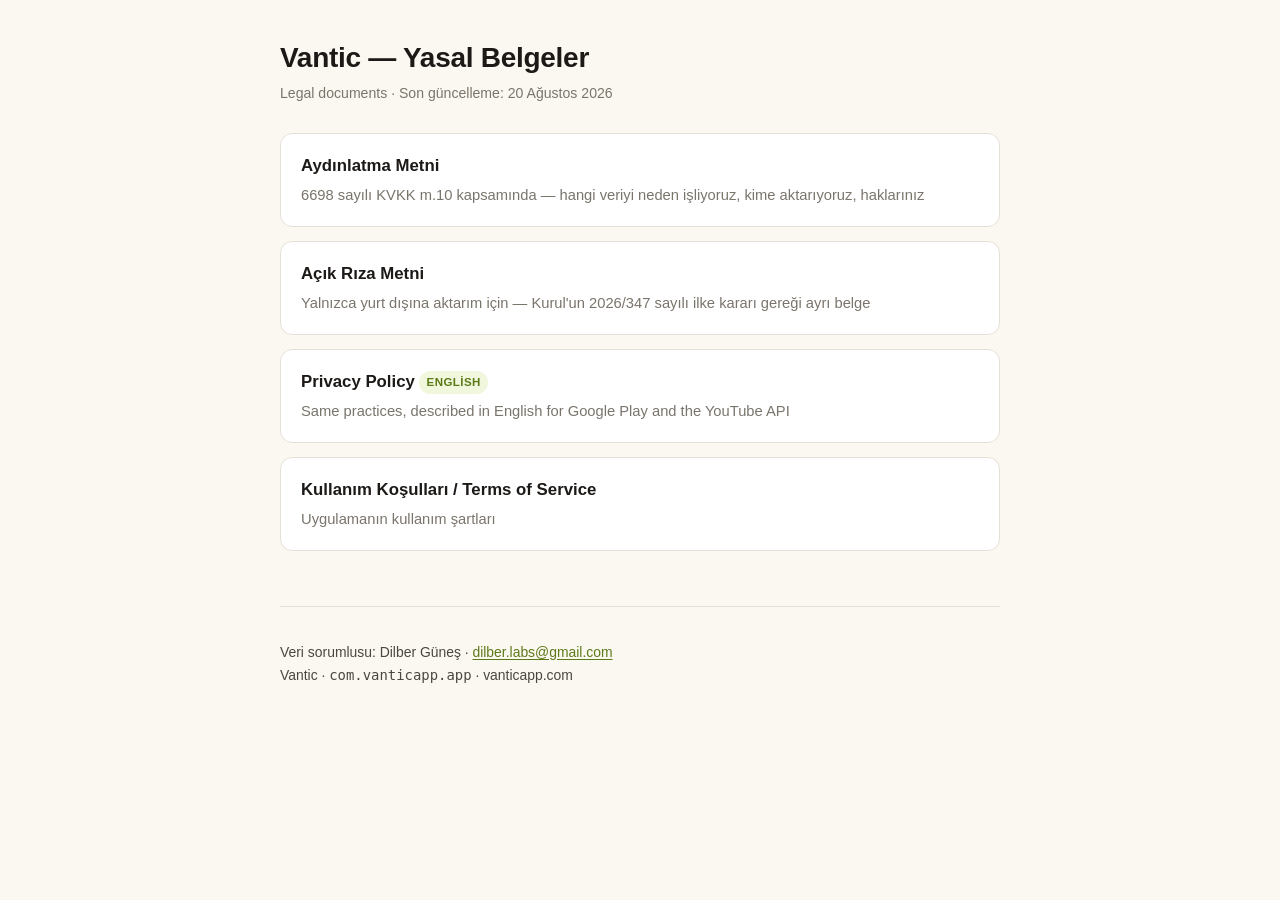
==== index.html @ 052ddf8d "Vantic yasal belgeleri Dört belge, KVKK m.10 ve Kurul'un 2026/347 sayılı ilke kararına göre: - /kvkk" ====
<!DOCTYPE html>
<html lang="tr">
<head>
<meta charset="utf-8">
<meta name="viewport" content="width=device-width, initial-scale=1">
<title>Vantic — Yasal Belgeler / Legal</title>
<link rel="stylesheet" href="style.css">
<style>
  .cards { display: grid; gap: 14px; margin-top: 1.6em; }
  .card {
    display: block; text-decoration: none; background: var(--surface);
    border: 1px solid var(--line); border-radius: 12px; padding: 18px 20px;
    transition: border-color .15s;
  }
  .card:hover, .card:focus-visible { border-color: var(--accent); }
  .card .t { font-size: 1.05rem; font-weight: 600; color: var(--ink); }
  .card .d { font-size: .92rem; color: var(--muted); margin-top: 3px; }
</style>
</head>
<body>
<div class="wrap">

<h1>Vantic — Yasal Belgeler</h1>
<p class="meta">Legal documents · Son güncelleme: 20 Ağustos 2026</p>

<div class="cards">
  <a class="card" href="kvkk/">
    <div class="t">Aydınlatma Metni</div>
    <div class="d">6698 sayılı KVKK m.10 kapsamında — hangi veriyi neden işliyoruz, kime aktarıyoruz, haklarınız</div>
  </a>
  <a class="card" href="acik-riza/">
    <div class="t">Açık Rıza Metni</div>
    <div class="d">Yalnızca yurt dışına aktarım için — Kurul'un 2026/347 sayılı ilke kararı gereği ayrı belge</div>
  </a>
  <a class="card" href="privacy/">
    <div class="t">Privacy Policy <span class="later">English</span></div>
    <div class="d">Same practices, described in English for Google Play and the YouTube API</div>
  </a>
  <a class="card" href="kosullar/">
    <div class="t">Kullanım Koşulları / Terms of Service</div>
    <div class="d">Uygulamanın kullanım şartları</div>
  </a>
</div>

<footer>
  <p>
    Veri sorumlusu: Dilber Güneş ·
    <a href="mailto:dilber.labs@gmail.com">dilber.labs@gmail.com</a><br>
    Vantic · <code>com.vanticapp.app</code> · vanticapp.com
  </p>
</footer>

</div>
</body>
</html>
---- style.css ----
/* Vantic — yasal belgeler ortak stili
   Marka paleti: kömür #1C1917 · lime #C6F24E · krem #FBF8F1 (design/logo/README.md) */

:root {
  color-scheme: light dark;
  --bg: #FBF8F1;
  --surface: #FFFFFF;
  --ink: #1C1917;
  --ink-2: #4A4640;
  --muted: #7A756C;
  --line: #E5E1D8;
  --accent: #5C7A18;          /* lime, metin kontrastı için koyultuldu (WCAG AA) */
  --accent-bg: #F0F7DC;
  --warn-bg: #FDF3E3;
  --warn-line: #E0B872;
}

@media (prefers-color-scheme: dark) {
  :root {
    --bg: #141311;
    --surface: #1D1B18;
    --ink: #F2EFE8;
    --ink-2: #C9C3B8;
    --muted: #948E83;
    --line: #322E29;
    --accent: #C6F24E;
    --accent-bg: #232A15;
    --warn-bg: #2A2317;
    --warn-line: #6B5427;
  }
}

* { box-sizing: border-box; }

body {
  margin: 0;
  background: var(--bg);
  color: var(--ink);
  font-family: -apple-system, BlinkMacSystemFont, "Segoe UI", Roboto, "Helvetica Neue", sans-serif;
  font-size: 17px;
  line-height: 1.68;
  -webkit-text-size-adjust: 100%;
}

.wrap { max-width: 760px; margin: 0 auto; padding: 40px 20px 96px; }

h1 { font-size: 1.75rem; line-height: 1.25; margin: 0 0 .25em; letter-spacing: -.01em; }
h2 {
  font-size: 1.2rem; margin: 2.4em 0 .6em; padding-bottom: .35em;
  border-bottom: 1px solid var(--line); letter-spacing: -.005em;
}
h3 { font-size: 1.02rem; margin: 1.8em 0 .4em; }
p, li { color: var(--ink-2); }
li { margin: .35em 0; }
strong { color: var(--ink); }

.meta { color: var(--muted); font-size: .88rem; margin: 0 0 1.6em; }
.nav { margin: 0 0 2.2em; font-size: .93rem; }
.nav a { margin-right: 16px; }

a { color: var(--accent); text-underline-offset: 2px; }
a:focus-visible { outline: 2px solid var(--accent); outline-offset: 3px; border-radius: 2px; }

.scroll { overflow-x: auto; -webkit-overflow-scrolling: touch; margin: 1.1em 0; }
table { border-collapse: collapse; width: 100%; font-size: .93rem; min-width: 460px; }
th, td { border: 1px solid var(--line); padding: 9px 11px; text-align: left; vertical-align: top; }
th { background: var(--surface); font-weight: 600; color: var(--ink); }

.box {
  background: var(--surface); border: 1px solid var(--line);
  border-radius: 10px; padding: 16px 18px; margin: 1.3em 0;
}
.box p:first-child, .box ul:first-child { margin-top: 0; }
.box p:last-child, .box ul:last-child { margin-bottom: 0; }

.warn {
  background: var(--warn-bg); border: 1px solid var(--warn-line);
  border-radius: 10px; padding: 16px 18px; margin: 1.3em 0;
}
.warn p:last-child { margin-bottom: 0; }

.later {
  display: inline-block; font-size: .72rem; font-weight: 600; letter-spacing: .04em;
  text-transform: uppercase; padding: 2px 7px; border-radius: 99px;
  background: var(--accent-bg); color: var(--accent); vertical-align: middle;
  white-space: nowrap;
}

footer {
  margin-top: 4em; padding-top: 1.4em; border-top: 1px solid var(--line);
  font-size: .87rem; color: var(--muted);
}

@media (max-width: 520px) {
  body { font-size: 16px; }
  .wrap { padding: 28px 16px 72px; }
}
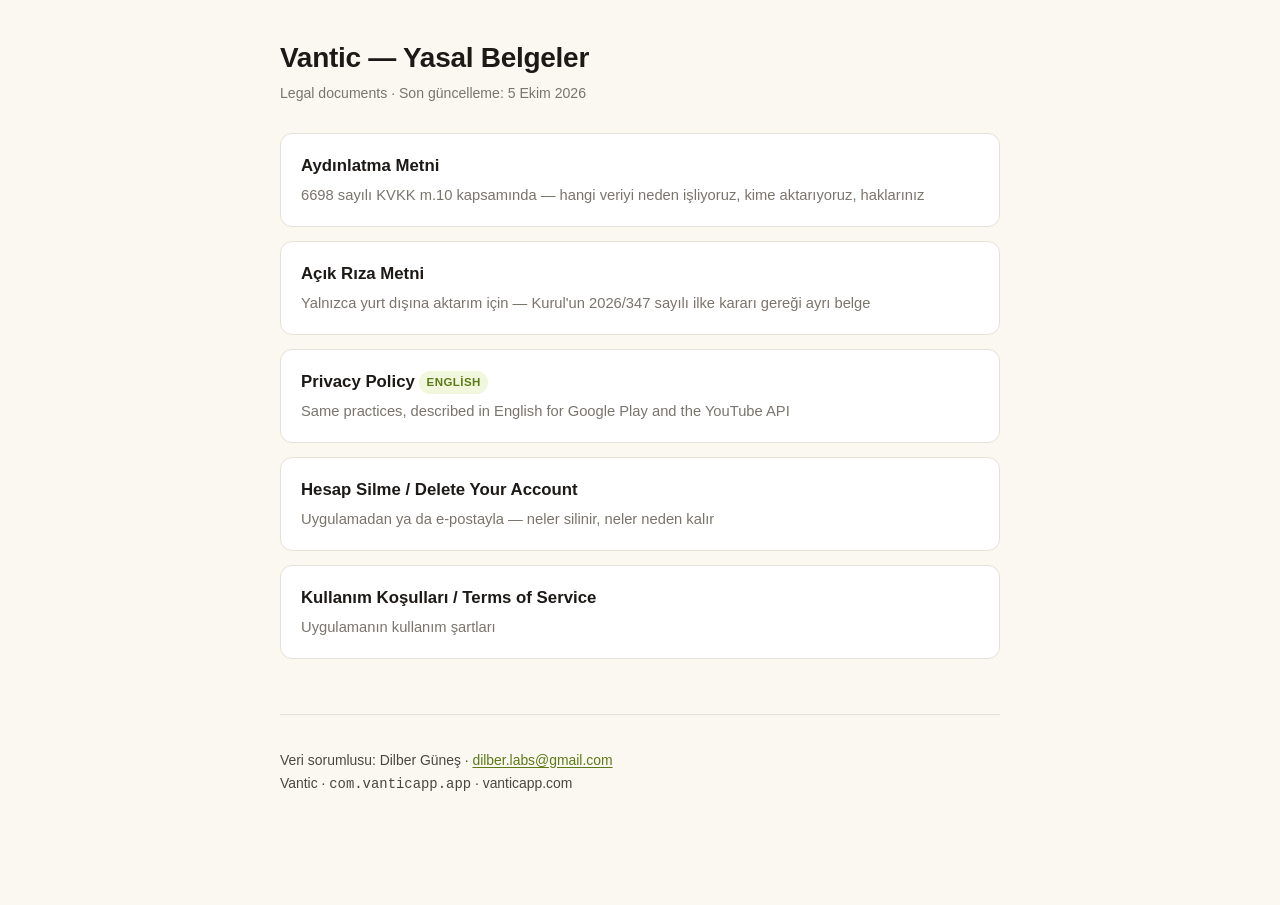
==== commit 4819b14e: "Aydınlatma 1.2, açık rıza 1.1, privacy 1.2, hesap silme sayfası Co-Authored-By: Claude Opus 5.5 (1M " ====
--- a/index.html
+++ b/index.html
@@ -21,7 +21,7 @@
 <div class="wrap">
 
 <h1>Vantic — Yasal Belgeler</h1>
-<p class="meta">Legal documents · Son güncelleme: 20 Ağustos 2026</p>
+<p class="meta">Legal documents · Son güncelleme: 5 Ekim 2026</p>
 
 <div class="cards">
   <a class="card" href="kvkk/">
@@ -35,6 +35,10 @@
   <a class="card" href="privacy/">
     <div class="t">Privacy Policy <span class="later">English</span></div>
     <div class="d">Same practices, described in English for Google Play and the YouTube API</div>
+  </a>
+  <a class="card" href="hesap-sil/">
+    <div class="t">Hesap Silme / Delete Your Account</div>
+    <div class="d">Uygulamadan ya da e-postayla — neler silinir, neler neden kalır</div>
   </a>
   <a class="card" href="kosullar/">
     <div class="t">Kullanım Koşulları / Terms of Service</div>
